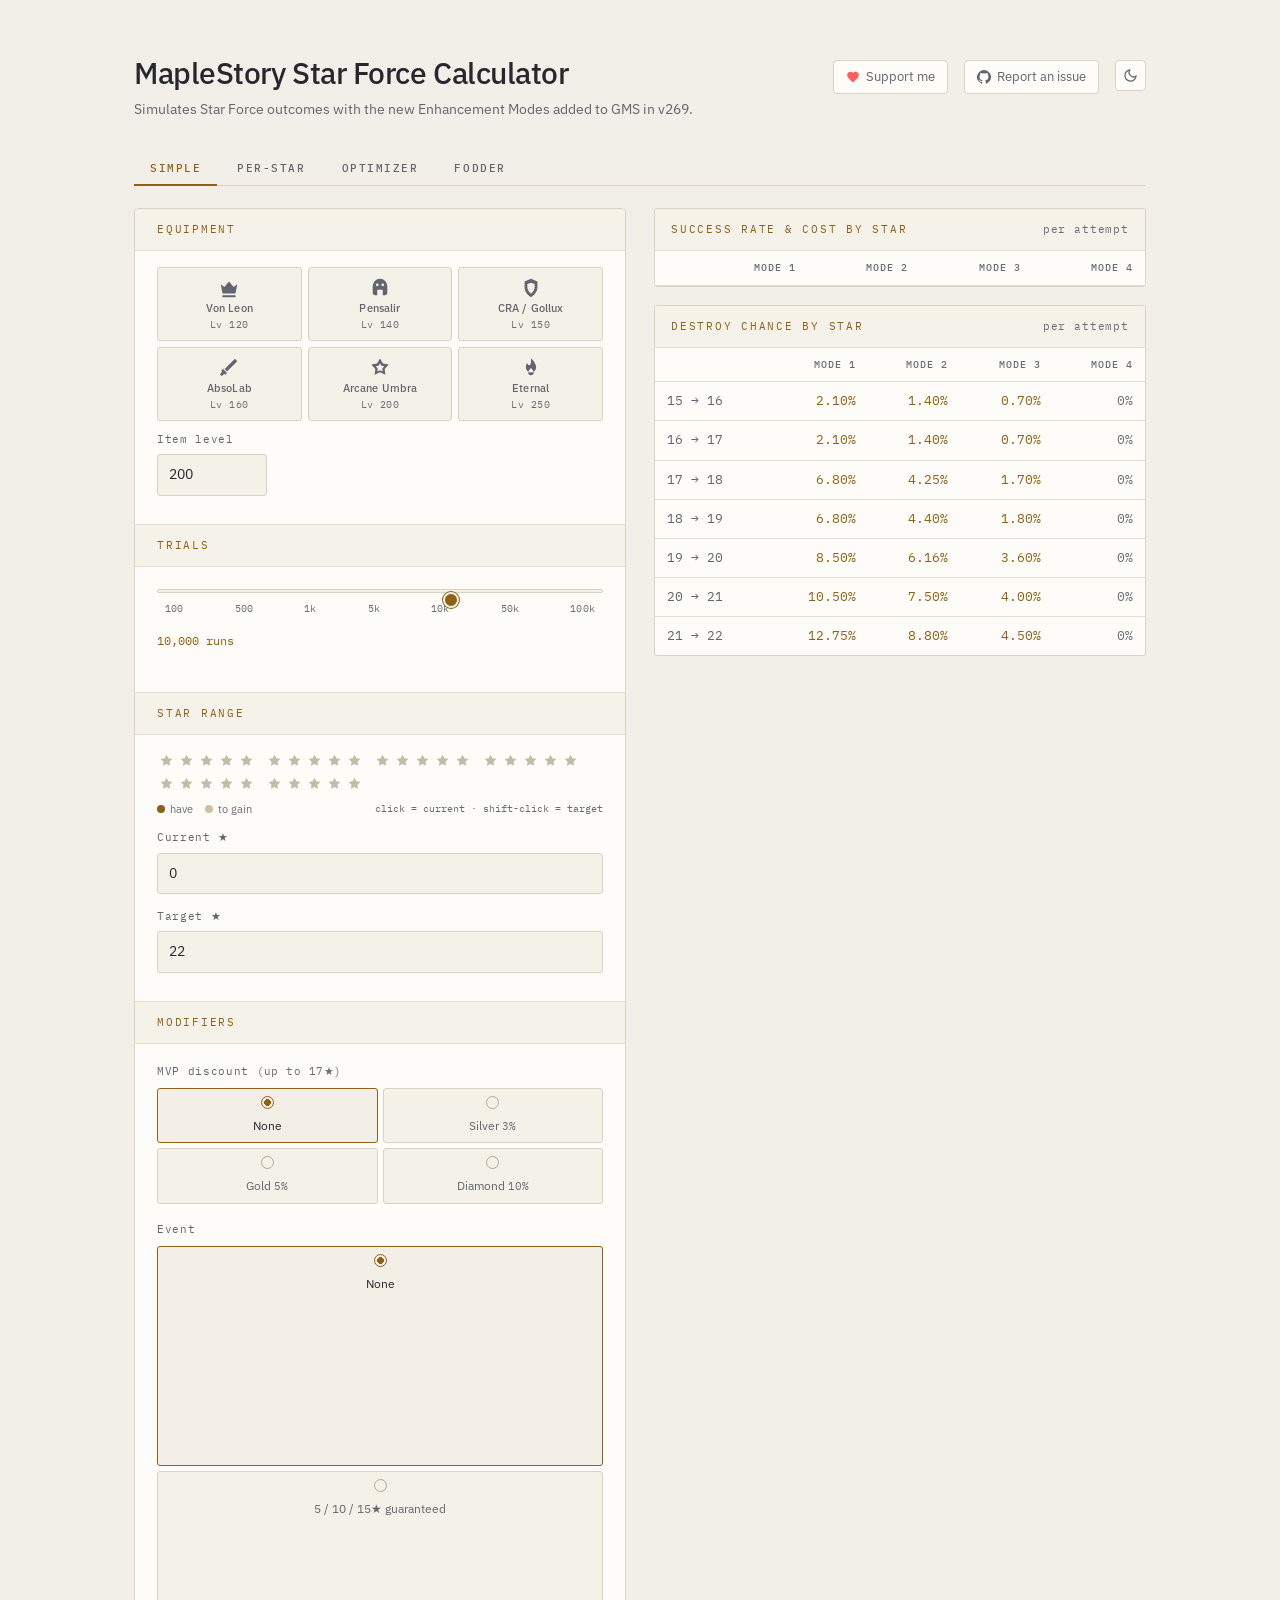
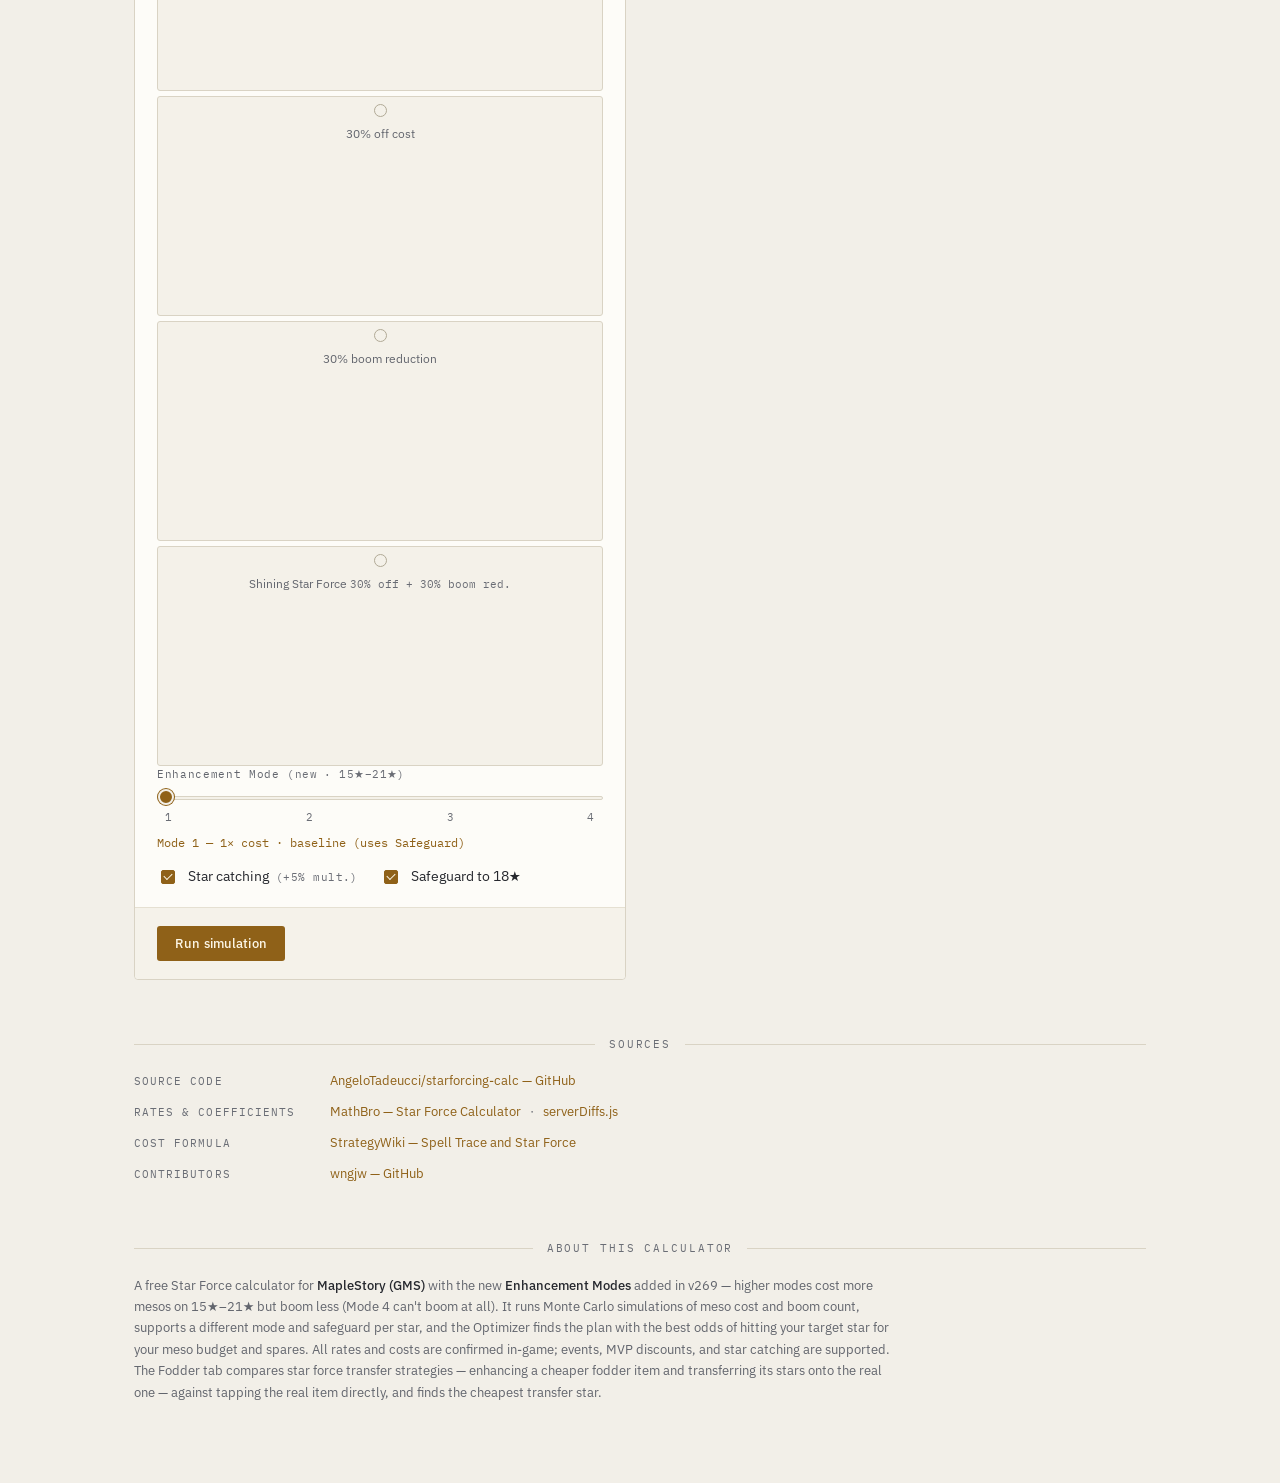
==== index.html @ 1f128b3b "Add equipment presets, visual star range, and a budget planner The Optimizer answered one question —" ====
<!doctype html>
<html lang="en">
	<head>
		<meta charset="utf-8" />
		<meta name="viewport" content="width=device-width, initial-scale=1" />
		<title>MapleStory Star Force Calculator — v269 GMS Enhancement Modes</title>
		<meta
			name="description"
			content="Free MapleStory Star Force calculator for GMS v269 with the new Enhancement Modes 1–4. Simulate meso cost and boom chance per star, optimize the cheapest path to 22★, and compare fodder / star force transfer strategies."
		/>
		<link rel="canonical" href="https://starforce.tadeucci.dev/" />
		<meta property="og:title" content="MapleStory Star Force Calculator — v269 GMS Enhancement Modes" />
		<meta
			property="og:description"
			content="Simulate Star Force meso cost and boom chance with the new Enhancement Modes 1–4 added in GMS v269, and optimize the cheapest plan to your target star."
		/>
		<meta property="og:url" content="https://starforce.tadeucci.dev/" />
		<meta property="og:type" content="website" />
		<meta property="og:site_name" content="Star Force Calculator" />
		<meta name="twitter:card" content="summary" />
		<meta name="theme-color" content="#0d0e11" />
		<script type="application/ld+json">
			{
				"@context": "https://schema.org",
				"@type": "WebApplication",
				"name": "MapleStory Star Force Calculator (v269 GMS)",
				"url": "https://starforce.tadeucci.dev/",
				"description": "Star Force enhancement simulator for MapleStory GMS v269 with the new Enhancement Modes 1–4. Estimates meso cost, boom chance, and the optimal per-star mode and safeguard plan.",
				"applicationCategory": "UtilityApplication",
				"operatingSystem": "Any",
				"browserRequirements": "Requires JavaScript",
				"offers": {
					"@type": "Offer",
					"price": "0",
					"priceCurrency": "USD"
				},
				"author": {
					"@type": "Person",
					"name": "Ângelo Tadeucci",
					"url": "https://github.com/AngeloTadeucci"
				}
			}
		</script>
		<script>
			// Stamp the theme on <html> before the stylesheet loads so the
			// first paint is already in the right theme (no flash). Stored
			// preference wins; otherwise follow the OS, defaulting to dark.
			(function () {
				var theme = 'dark';
				try {
					var stored = localStorage.getItem('sf-theme');
					if (stored === 'light' || stored === 'dark') {
						theme = stored;
					} else if (window.matchMedia('(prefers-color-scheme: light)').matches) {
						theme = 'light';
					}
				} catch (e) {}
				document.documentElement.dataset.theme = theme;
			})();
		</script>
		<link rel="preconnect" href="https://fonts.googleapis.com" />
		<link rel="preconnect" href="https://fonts.gstatic.com" crossorigin />
		<link
			rel="stylesheet"
			href="https://fonts.googleapis.com/css2?family=IBM+Plex+Mono:wght@400;500&family=IBM+Plex+Sans:wght@400;500;600&display=swap"
		/>
		<link rel="stylesheet" href="styles.css" />
	</head>
	<body>
		<main class="container">
			<header class="masthead">
				<div class="masthead-row">
					<h1>MapleStory Star Force Calculator</h1>
					<a class="issue-link kofi-link" href="https://ko-fi.com/gelo" target="_blank" rel="noopener noreferrer">
						<svg viewBox="0 0 24 24" width="14" height="14" aria-hidden="true" fill="currentColor">
							<path
								d="M12 21.35l-1.45-1.32C5.4 15.36 2 12.28 2 8.5 2 5.42 4.42 3 7.5 3c1.74 0 3.41.81 4.5 2.09C13.09 3.81 14.76 3 16.5 3 19.58 3 22 5.42 22 8.5c0 3.78-3.4 6.86-8.55 11.54L12 21.35z"
							/>
						</svg>
						Support me
					</a>
					<a
						class="issue-link"
						href="https://github.com/AngeloTadeucci/starforcing-calc/issues/new"
						target="_blank"
						rel="noopener noreferrer"
					>
						<svg viewBox="0 0 16 16" width="14" height="14" aria-hidden="true" fill="currentColor">
							<path
								d="M8 0a8 8 0 0 0-2.53 15.59c.4.07.55-.17.55-.38l-.01-1.49c-2.01.37-2.53-.49-2.69-.94-.09-.23-.48-.94-.82-1.13-.28-.15-.68-.52-.01-.53.63-.01 1.08.58 1.23.82.72 1.21 1.87.87 2.33.66.07-.52.28-.87.51-1.07-1.78-.2-3.64-.89-3.64-3.95 0-.87.31-1.59.82-2.15-.08-.2-.36-1.02.08-2.12 0 0 .67-.21 2.2.82a7.4 7.4 0 0 1 4 0c1.53-1.04 2.2-.82 2.2-.82.44 1.1.16 1.92.08 2.12.51.56.82 1.27.82 2.15 0 3.07-1.87 3.75-3.65 3.95.29.25.54.73.54 1.48l-.01 2.2c0 .21.15.46.55.38A8 8 0 0 0 8 0Z"
							/>
						</svg>
						Report an issue
					</a>
					<button type="button" id="themeToggle" class="theme-toggle" aria-label="Switch to light theme">
						<svg
							class="icon-sun"
							viewBox="0 0 24 24"
							width="15"
							height="15"
							aria-hidden="true"
							fill="none"
							stroke="currentColor"
							stroke-width="2"
							stroke-linecap="round"
							stroke-linejoin="round"
						>
							<circle cx="12" cy="12" r="4" />
							<path
								d="M12 2v2m0 16v2M4.93 4.93l1.41 1.41m11.32 11.32 1.41 1.41M2 12h2m16 0h2M4.93 19.07l1.41-1.41M17.66 6.34l1.41-1.41"
							/>
						</svg>
						<svg
							class="icon-moon"
							viewBox="0 0 24 24"
							width="15"
							height="15"
							aria-hidden="true"
							fill="none"
							stroke="currentColor"
							stroke-width="2"
							stroke-linecap="round"
							stroke-linejoin="round"
						>
							<path d="M21 12.79A9 9 0 1 1 11.21 3 7 7 0 0 0 21 12.79z" />
						</svg>
					</button>
				</div>
				<p class="subtitle">Simulates Star Force outcomes with the new Enhancement Modes added to GMS in v269.</p>
			</header>

			<div class="tabs" role="tablist" aria-label="Calculator mode">
				<button type="button" id="tab-quick" class="tab is-active" role="tab" aria-selected="true">Simple</button>
				<button type="button" id="tab-perstar" class="tab" role="tab" aria-selected="false">Per-star</button>
				<button type="button" id="tab-optimize" class="tab" role="tab" aria-selected="false">Optimizer</button>
				<button type="button" id="tab-fodder" class="tab" role="tab" aria-selected="false">Fodder</button>
			</div>

			<div class="layout">
				<form id="sf-form" class="form" novalidate>
					<fieldset>
						<div class="legend">Equipment</div>
						<!-- The numeric level still drives every cost formula; these buttons just
						     write to it, so a player can pick "AbsoLab" instead of looking up 160. -->
						<div class="eq-presets" id="eqPresets" role="radiogroup" aria-label="Equipment set"></div>
						<div class="eq-custom-row">
							<label class="eq-custom">
								<span class="field-label">Item level</span>
								<input type="number" id="itemLevelCustom" min="1" max="300" value="200" />
							</label>
							<span class="eq-sets" id="eqSets" aria-live="polite"></span>
						</div>
						<input type="hidden" id="itemLevel" value="200" />
					</fieldset>

					<fieldset>
						<div class="legend">Trials</div>
						<div class="slider-field trials-field">
							<input
								type="range"
								id="trialsSlider"
								class="slider"
								min="0"
								max="6"
								step="1"
								value="4"
								aria-label="Trials"
								list="trialTicks"
							/>
							<datalist id="trialTicks">
								<option value="0"></option><option value="1"></option><option value="2"></option>
								<option value="3"></option><option value="4"></option><option value="5"></option>
								<option value="6"></option>
							</datalist>
							<div class="slider-ticks trials-ticks" aria-hidden="true">
								<span>100</span><span>500</span><span>1k</span><span>5k</span><span>10k</span
								><span>50k</span><span>100k</span>
							</div>
							<div class="trials-readout">
								<span class="trials-count" id="trialsCount">10,000 runs</span>
								<span class="trials-moe" id="trialsMoe"></span>
							</div>
							<p class="trials-note" id="trialsNote"></p>
						</div>
						<input type="hidden" id="trials" value="10000" />
					</fieldset>

					<fieldset>
						<div class="legend">Star range</div>
						<!-- Stars are drawn in the game's own 5-per-row grouping. Click sets the
						     current star, shift-click (or click past it) sets the target; the
						     number inputs stay for keyboard entry and remain the source of truth. -->
						<div class="star-picker">
							<div class="star-strip" id="starStrip" role="group" aria-label="Star range"></div>
							<div class="star-legend">
								<span><i class="star-key star-key--have"></i> have</span>
								<span><i class="star-key star-key--gain"></i> to gain</span>
								<span class="star-hint">click = current · shift-click = target</span>
							</div>
						</div>
						<div class="row star-inputs">
							<label>
								<span class="field-label">Current ★</span>
								<input type="number" id="currentStar" min="0" max="29" value="0" />
							</label>
							<label>
								<span class="field-label">Target ★</span>
								<input type="number" id="targetStar" min="1" max="30" value="22" />
							</label>
						</div>
					</fieldset>

					<fieldset>
						<div class="legend">Modifiers</div>
						<!-- Radio groups rather than selects: four MVP tiers and five events fit
						     on screen at once, so the trade-offs are comparable without opening
						     anything. The hidden inputs keep #mvp / #event readable as .value. -->
						<div class="opt-group">
							<span class="field-label">MVP discount <em class="hint">(up to 17★)</em></span>
							<div class="radio-row" id="mvpRadios" role="radiogroup" aria-label="MVP discount">
								<label class="radio-chip"
									><input type="radio" name="mvpChoice" value="none" checked /><span>None</span></label
								>
								<label class="radio-chip"
									><input type="radio" name="mvpChoice" value="silver" /><span>Silver <em>3%</em></span></label
								>
								<label class="radio-chip"
									><input type="radio" name="mvpChoice" value="gold" /><span>Gold <em>5%</em></span></label
								>
								<label class="radio-chip"
									><input type="radio" name="mvpChoice" value="diamond" /><span>Diamond <em>10%</em></span></label
								>
							</div>
						</div>

						<div class="opt-group">
							<span class="field-label">Event</span>
							<div class="radio-col" id="eventRadios" role="radiogroup" aria-label="Event">
								<label class="radio-chip"
									><input type="radio" name="eventChoice" value="none" checked /><span>None</span></label
								>
								<label class="radio-chip"
									><input type="radio" name="eventChoice" value="fivetenfifteen" /><span
										>5 / 10 / 15★ guaranteed</span
									></label
								>
								<label class="radio-chip"
									><input type="radio" name="eventChoice" value="thirtyOff" /><span>30% off cost</span></label
								>
								<label class="radio-chip"
									><input type="radio" name="eventChoice" value="boomReduction" /><span
										>30% boom reduction</span
									></label
								>
								<label class="radio-chip"
									><input type="radio" name="eventChoice" value="shiningStarForce" /><span
										>Shining Star Force <em>30% off + 30% boom red.</em></span
									></label
								>
							</div>
						</div>

						<input type="hidden" id="mvp" value="none" />
						<input type="hidden" id="event" value="none" />

						<div class="row" id="enhanceModeRow">
							<div class="slider-field">
								<span class="field-label">Enhancement Mode <em class="hint">(new · 15★–21★)</em></span>
								<input
									type="range"
									id="enhanceMode"
									class="slider"
									min="1"
									max="4"
									step="1"
									value="1"
									aria-label="Enhancement Mode"
								/>
								<div class="slider-ticks" aria-hidden="true">
									<span>1</span><span>2</span><span>3</span><span>4</span>
								</div>
								<span class="slider-value" id="enhanceModeLabel">Mode 1 — 1× cost · baseline (uses Safeguard)</span>
							</div>
						</div>

						<div class="row checks">
							<label class="check">
								<input type="checkbox" id="starCatching" checked />
								<span>Star catching <em class="hint">(+5% mult.)</em></span>
							</label>
							<label class="check" id="safeguardField">
								<input type="checkbox" id="safeguard" checked />
								<span>Safeguard to 18★</span>
							</label>
						</div>
					</fieldset>

					<div class="actions" id="formActions">
						<button type="submit" id="calc">Run simulation</button>
						<span id="error" class="error" role="alert" aria-live="polite"></span>
					</div>
				</form>

				<section class="reference" id="referencePanels">
					<article class="panel">
						<header class="panel-head">
							<span class="panel-title">Success rate &amp; cost by star</span>
							<span class="panel-unit" id="rate-cost-unit">per attempt</span>
						</header>
						<div class="panel-body">
							<table class="mode-table">
								<thead>
									<tr>
										<th></th>
										<th data-mode-col="1">Mode 1</th>
										<th data-mode-col="2">Mode 2</th>
										<th data-mode-col="3">Mode 3</th>
										<th data-mode-col="4">Mode 4</th>
									</tr>
								</thead>
								<tbody id="rate-cost-table-body"></tbody>
							</table>
						</div>
					</article>

					<article class="panel">
						<header class="panel-head">
							<span class="panel-title">Destroy chance by star</span>
							<span class="panel-unit">per attempt</span>
						</header>
						<div class="panel-body">
							<table class="mode-table">
								<thead>
									<tr>
										<th></th>
										<th data-mode-col="1">Mode 1</th>
										<th data-mode-col="2">Mode 2</th>
										<th data-mode-col="3">Mode 3</th>
										<th data-mode-col="4">Mode 4</th>
									</tr>
								</thead>
								<tbody id="boom-table-body">
									<tr>
										<td>15 → 16</td>
										<td class="num boom-cell" data-mode-col="1" data-base="2.10">2.10%</td>
										<td class="num boom-cell" data-mode-col="2" data-base="1.40">1.40%</td>
										<td class="num boom-cell" data-mode-col="3" data-base="0.70">0.70%</td>
										<td class="num zero" data-mode-col="4">0%</td>
									</tr>
									<tr>
										<td>16 → 17</td>
										<td class="num boom-cell" data-mode-col="1" data-base="2.10">2.10%</td>
										<td class="num boom-cell" data-mode-col="2" data-base="1.40">1.40%</td>
										<td class="num boom-cell" data-mode-col="3" data-base="0.70">0.70%</td>
										<td class="num zero" data-mode-col="4">0%</td>
									</tr>
									<tr>
										<td>17 → 18</td>
										<td class="num boom-cell" data-mode-col="1" data-base="6.80">6.80%</td>
										<td class="num boom-cell" data-mode-col="2" data-base="4.25">4.25%</td>
										<td class="num boom-cell" data-mode-col="3" data-base="1.70">1.70%</td>
										<td class="num zero" data-mode-col="4">0%</td>
									</tr>
									<tr>
										<td>18 → 19</td>
										<td class="num boom-cell" data-mode-col="1" data-base="6.80">6.80%</td>
										<td class="num boom-cell" data-mode-col="2" data-base="4.40">4.40%</td>
										<td class="num boom-cell" data-mode-col="3" data-base="1.80">1.80%</td>
										<td class="num zero" data-mode-col="4">0%</td>
									</tr>
									<tr>
										<td>19 → 20</td>
										<td class="num boom-cell" data-mode-col="1" data-base="8.50">8.50%</td>
										<td class="num boom-cell" data-mode-col="2" data-base="6.16">6.16%</td>
										<td class="num boom-cell" data-mode-col="3" data-base="3.60">3.60%</td>
										<td class="num zero" data-mode-col="4">0%</td>
									</tr>
									<tr>
										<td>20 → 21</td>
										<td class="num boom-cell" data-mode-col="1" data-base="10.50">10.50%</td>
										<td class="num boom-cell" data-mode-col="2" data-base="7.50">7.50%</td>
										<td class="num boom-cell" data-mode-col="3" data-base="4.00">4.00%</td>
										<td class="num zero" data-mode-col="4">0%</td>
									</tr>
									<tr>
										<td>21 → 22</td>
										<td class="num boom-cell" data-mode-col="1" data-base="12.75">12.75%</td>
										<td class="num boom-cell" data-mode-col="2" data-base="8.80">8.80%</td>
										<td class="num boom-cell" data-mode-col="3" data-base="4.50">4.50%</td>
										<td class="num zero" data-mode-col="4">0%</td>
									</tr>
								</tbody>
							</table>
						</div>
					</article>
				</section>

				<section class="reference per-star-panel hidden" id="perStarPanel">
					<article class="panel">
						<header class="panel-head">
							<span class="panel-title">Per-star strategy</span>
							<span class="panel-unit">mode &amp; safeguard by star</span>
						</header>
						<div class="panel-body">
							<table class="mode-table plan-table">
								<thead>
									<tr>
										<th>★</th>
										<th>Mode</th>
										<th>Safeguard</th>
										<th>Boom</th>
										<th>Cost</th>
									</tr>
								</thead>
								<tbody id="plan-table-body"></tbody>
							</table>
							<p class="plan-note">Each step picks its own mode. Safeguard (15–17★) only stacks on Mode 1. Steps
								below your current ★ stay editable and are tagged <em>re-climb</em>: a boom drops the item under
								them (22★ falls to 17★), so their mode is what you climb back up on.</p>
						</div>
					</article>
				</section>

				<section class="reference optimize-panel hidden" id="optimizePanel">
					<article class="panel">
						<header class="panel-head">
							<span class="panel-title">Optimize plan</span>
							<span class="panel-unit">auto-fill the matrix</span>
						</header>
						<div class="panel-body opt-body">
							<p class="opt-intro">
								Finds the mode &amp; safeguard plan with the best chance of reaching your target — searching every
								combination for stars 15–21 below your target, including the ones you only revisit after a boom, then
								filling the Per-star matrix. Uses the modifiers (item level, event, MVP, star catching) from the form
								on the left.
							</p>
							<div class="opt-actions">
								<button type="button" id="optimizeBtn">Optimize</button>
								<span id="optError" class="error" role="alert" aria-live="polite"></span>
							</div>

							<!-- Sliders stay hidden until a run exists: their useful range depends on the
							     cost distribution, which we only know once the plans have been sampled. -->
							<div class="opt-planner hidden" id="optPlanner">
								<div class="opt-controls">
									<div class="slider-field opt-slider">
										<div class="opt-slider-head">
											<span class="field-label">Meso budget</span>
											<span class="opt-slider-val" id="optBudgetVal">50 B</span>
										</div>
										<input
											type="range"
											id="optBudgetSlider"
											class="slider"
											min="0"
											max="100"
											step="1"
											value="50"
											aria-label="Meso budget"
										/>
										<div class="slider-ticks" id="optBudgetTicks" aria-hidden="true"></div>
									</div>
									<div class="slider-field opt-slider">
										<div class="opt-slider-head">
											<span class="field-label">Spare items <em class="hint">(booms you can take)</em></span>
											<span class="opt-slider-val" id="optSparesVal">0</span>
										</div>
										<input
											type="range"
											id="optSparesSlider"
											class="slider"
											min="0"
											max="8"
											step="1"
											value="0"
											aria-label="Spare items"
										/>
										<div class="slider-ticks" id="optSparesTicks" aria-hidden="true">
											<span>0</span><span>1</span><span>2</span><span>3</span><span>4</span><span>5</span
											><span>6</span><span>7</span><span>8</span>
										</div>
									</div>
								</div>

								<div class="opt-odds" id="optOdds"></div>

								<figure class="opt-figure">
									<figcaption class="opt-figcap">
										<span class="opt-figtitle">Finish odds by budget</span>
										<span class="opt-figsub" id="optCurveSub">best plan at each budget</span>
									</figcaption>
									<div class="chart-wrap opt-chart-wrap">
										<canvas id="optCurve" class="opt-curve" height="190"></canvas>
									</div>
								</figure>

								<div id="optKnee" class="opt-knee"></div>
								<div id="optLadder" class="opt-ladder"></div>
							</div>

							<div id="optResult" class="opt-result hidden" aria-live="polite"></div>
							<input type="hidden" id="optBudget" value="50" />
							<input type="hidden" id="optSpares" value="0" />
						</div>
					</article>
				</section>

				<section class="reference fodder-panel hidden" id="fodderPanel">
					<article class="panel">
						<header class="panel-head">
							<span class="panel-title">Fodder &amp; star transfer</span>
							<span class="panel-unit">vs raw tapping</span>
						</header>
						<div class="panel-body opt-body">
							<div class="opt-controls">
								<div class="fodder-top-row">
									<div class="fodder-level">
										<span class="field-label"
											>Fodder item level <span class="fodder-level-value" id="fodderLevelValue">190</span></span
										>
									</div>
									<label class="check">
										<input type="checkbox" id="fodderPricesToggle" />
										<span>Set item prices <em class="hint">(interactive)</em></span>
									</label>
								</div>
								<div class="fodder-prices hidden" id="fodderPrices">
									<label>
										<span class="field-label"
											>Fodder copy price <em class="hint">(millions each · 0 to ignore)</em></span
										>
										<input type="number" id="fodderPrice" min="0" step="1" value="0" />
									</label>
									<label>
										<span class="field-label"
											>Target spare price <em class="hint">(millions each · 0 if priceless)</em></span
										>
										<input type="number" id="sparePrice" min="0" step="1" value="0" />
									</label>
								</div>
							</div>
							<div id="fodderResult" class="opt-result" aria-live="polite"></div>
						</div>
					</article>
				</section>
			</div>

			<section id="results" class="results hidden" aria-live="polite">
				<div class="section-head">
					<span class="rule"></span>
					<span class="section-title">Results</span>
					<span class="rule"></span>
				</div>

				<div class="metrics">
					<div class="card">
						<div class="card-label">Average cost</div>
						<div class="card-value" id="m-avg">—</div>
					</div>
					<div class="card">
						<div class="card-label">Median cost</div>
						<div class="card-value" id="m-median">—</div>
					</div>
					<div class="card">
						<div class="card-label">Avg booms</div>
						<div class="card-value" id="m-booms">—</div>
					</div>
					<div class="card">
						<div class="card-label">Median attempts</div>
						<div class="card-value" id="m-attempts">—</div>
					</div>
				</div>

				<article class="panel">
					<header class="panel-head">
						<span class="panel-title">Cost</span>
						<span class="panel-unit">mesos</span>
					</header>
					<div class="panel-body">
						<dl class="stat-list" id="cost-pct"></dl>
						<div class="chart">
							<canvas id="histogram" width="800" height="200"></canvas>
						</div>
					</div>
				</article>

				<article class="panel">
					<header class="panel-head">
						<span class="panel-title">Booms</span>
						<span class="panel-unit">items destroyed</span>
					</header>
					<div class="panel-body">
						<dl class="stat-list" id="booms-pct"></dl>
						<div class="chart">
							<canvas id="histogram-booms" width="800" height="200"></canvas>
						</div>
					</div>
				</article>
			</section>

			<footer class="colophon">
				<div class="section-head">
					<span class="rule"></span>
					<span class="section-title">Sources</span>
					<span class="rule"></span>
				</div>
				<dl class="sources">
					<div class="source">
						<dt>Source code</dt>
						<dd>
							<a href="https://github.com/AngeloTadeucci/starforcing-calc" target="_blank" rel="noopener noreferrer"
								>AngeloTadeucci/starforcing-calc — GitHub</a
							>
						</dd>
					</div>
					<div class="source">
						<dt>Rates &amp; coefficients</dt>
						<dd>
							<a href="https://brendonmay.github.io/starforceCalculator/" target="_blank" rel="noopener noreferrer"
								>MathBro — Star Force Calculator</a
							>
							<span class="src-sep">·</span>
							<a
								href="https://github.com/brendonmay/brendonmay.github.io/blob/master/starforceCalculator/serverDiffs.js"
								target="_blank"
								rel="noopener noreferrer"
								>serverDiffs.js</a
							>
						</dd>
					</div>
					<div class="source">
						<dt>Cost formula</dt>
						<dd>
							<a
								href="https://strategywiki.org/wiki/MapleStory/Spell_Trace_and_Star_Force#Meso_Cost"
								target="_blank"
								rel="noopener noreferrer"
								>StrategyWiki — Spell Trace and Star Force</a
							>
						</dd>
					</div>
					<div class="source">
						<dt>Contributors</dt>
						<dd>
							<a href="https://github.com/wngjw" target="_blank" rel="noopener noreferrer">wngjw — GitHub</a>
						</dd>
					</div>
				</dl>
			</footer>

			<section class="about">
				<div class="section-head">
					<span class="rule"></span>
					<h2 class="section-title">About this calculator</h2>
					<span class="rule"></span>
				</div>
				<div class="about-body">
					<p>
						A free Star Force calculator for
						<strong>MapleStory (GMS)</strong> with the new <strong>Enhancement Modes</strong> added in v269 — higher
						modes cost more mesos on 15★–21★ but boom less (Mode 4 can't boom at all). It runs Monte Carlo simulations
						of meso cost and boom count, supports a different mode and safeguard per star, and the Optimizer finds the
						plan with the best odds of hitting your target star for your meso budget and spares. All rates and costs are
						confirmed in-game; events, MVP discounts, and star catching are supported. The Fodder tab compares star
						force transfer strategies — enhancing a cheaper fodder item and transferring its stars onto the real one —
						against tapping the real item directly, and finds the cheapest transfer star.
					</p>
				</div>
			</section>
		</main>

		<script src="rates.js"></script>
		<script src="equipment.js"></script>
		<script src="simulator.js"></script>
		<script src="optimizer.js"></script>
		<script src="fodder.js"></script>
		<script src="app.js"></script>
	</body>
</html>
---- styles.css ----
:root {
  color-scheme: dark;
  --bg: #0d0e11;
  --panel: #15171c;
  --panel-2: #1a1d23;
  --panel-head: #13151a;
  --text: #e6e4dd;
  --muted: #8a8d96;
  /* Keep ≥ 4.5:1 on --panel-2 (the lightest surface it appears on). */
  --muted-2: #84878f;
  --accent: #d4a259;
  --accent-2: #ecc488;
  /* Text/marks drawn on top of an --accent fill (buttons, checked boxes). */
  --on-accent: #1c1304;
  --error: #c97a7a;
  --border: #24272e;
  --border-soft: #1d2026;
  --border-hover: #2f333c;
  --border-hover-strong: #3a3e48;
  --input-focus-bg: #1c1f25;
  --focus-ring: rgba(212, 162, 89, 0.35);
  --active-col-bg: rgba(212, 162, 89, 0.08);

  --sans: "IBM Plex Sans", ui-sans-serif, system-ui, sans-serif;
  --mono: "IBM Plex Mono", ui-monospace, "SF Mono", Menlo, monospace;
}

/* Light theme (issue #3). The bootstrap script in <head> stamps data-theme on
   <html> before first paint (stored preference, else OS preference), so there
   is no flash of the wrong theme. Same warm-amber-on-paper palette, inverted:
   the accent goes darker (not brighter) on hover so it keeps contrast. */
:root[data-theme="light"] {
  color-scheme: light;
  --bg: #f2efe8;
  --panel: #fdfcf8;
  --panel-2: #f4f1e9;
  --panel-head: #f5f2ea;
  --text: #26282e;
  --muted: #62656d;
  --muted-2: #6a6d75;
  --accent: #8f6118;
  --accent-2: #7d541a;
  --on-accent: #fdf7e7;
  --error: #a94747;
  --border: #d9d3c4;
  --border-soft: #e5e0d2;
  --border-hover: #c2bba8;
  --border-hover-strong: #b1aa96;
  --input-focus-bg: #fbf9f2;
  --focus-ring: rgba(143, 97, 24, 0.3);
  --active-col-bg: rgba(143, 97, 24, 0.08);
}

* {
  box-sizing: border-box;
}

html,
body {
  margin: 0;
  padding: 0;
  background: var(--bg);
  color: var(--text);
  font: 14px/1.55 var(--sans);
  -webkit-font-smoothing: antialiased;
  -moz-osx-font-smoothing: grayscale;
}

.container {
  max-width: 1060px;
  margin: 0 auto;
  padding: 56px 24px 80px;
}

/* Inputs on the left, reference tables on the right. */
.layout {
  display: grid;
  grid-template-columns: minmax(0, 1fr) minmax(0, 1fr);
  gap: 28px;
  align-items: start;
}

/* Keep the sources list at a comfortable reading width; the header rule spans full width. */

/* ── Masthead ──────────────────────────────────────────── */
.masthead {
  margin-bottom: 32px;
}

.masthead-row {
  display: flex;
  align-items: flex-start;
  gap: 16px;
}

/* Three items no longer fit beside the title on narrow screens; let the
   button group wrap to its own right-aligned row under the title. */
@media (max-width: 640px) {
  .masthead-row {
    flex-wrap: wrap;
  }

  .masthead-row h1 {
    flex-basis: 100%;
  }
}

/* Keep the title and subtitle at a comfortable reading width. */
.masthead h1,
.subtitle {
  max-width: 760px;
}

.issue-link {
  flex-shrink: 0;
  display: inline-flex;
  align-items: center;
  gap: 6px;
  margin-left: auto; /* push to the far right edge of the masthead */
  margin-top: 4px;
  padding: 6px 12px;
  font-size: 13px;
  color: var(--muted);
  text-decoration: none;
  background: var(--panel);
  border: 1px solid var(--border);
  border-radius: 4px;
  transition:
    color 0.15s,
    border-color 0.15s;
}

.issue-link:hover {
  color: var(--accent-2);
  border-color: var(--accent);
}

/* Ko-fi link sits first in the header's right-aligned group, so it carries
   the auto margin and the issue link's must be cleared. */
.kofi-link svg {
  color: #ff5e5b;
}

.kofi-link + .issue-link {
  margin-left: 0;
}

/* Square icon button next to the issue link; overrides the global filled
   button style. Shows a sun in dark mode and a moon in light mode — the icon
   is the theme a click switches to. */
.theme-toggle {
  flex-shrink: 0;
  display: inline-flex;
  align-items: center;
  justify-content: center;
  width: 31px;
  height: 31px;
  margin-top: 4px;
  padding: 0;
  color: var(--muted);
  background: var(--panel);
  border: 1px solid var(--border);
  border-radius: 4px;
  cursor: pointer;
  transition:
    color 0.15s,
    border-color 0.15s;
}

.theme-toggle:hover {
  background: var(--panel);
  color: var(--accent-2);
  border-color: var(--accent);
}

.theme-toggle:active {
  transform: none;
}

.theme-toggle .icon-moon {
  display: none;
}

:root[data-theme="light"] .theme-toggle .icon-sun {
  display: none;
}

:root[data-theme="light"] .theme-toggle .icon-moon {
  display: block;
}

h1 {
  font-size: 30px;
  font-weight: 500;
  letter-spacing: -0.015em;
  margin: 0 0 8px;
  line-height: 1.15;
}

.subtitle {
  color: var(--muted);
  margin: 0;
  font-size: 14px;
}

/* ── Form ──────────────────────────────────────────────── */
.form {
  background: var(--panel);
  border: 1px solid var(--border);
  border-radius: 4px;
}

fieldset {
  border: 0;
  padding: 14px 22px;
  margin: 0;
  /* <fieldset> defaults to min-inline-size: min-content, which stops it from
     shrinking below its content and overflows narrow (mobile) viewports. */
  min-width: 0;
}

fieldset:first-of-type {
  padding-top: 22px;
}

fieldset:last-of-type {
  padding-bottom: 20px;
}

/* Render each legend as an enclosed header bar matching the right-column panel
   headers (e.g. "OPTIMIZE PLAN"): amber title, panel-head background, and a
   divider beneath. Negative margins pull the bar out to the fieldset edges
   (cancelled by equal padding) so it spans the whole panel width like a
   panel-head does. */
.legend {
  font-family: var(--mono);
  font-size: 11px;
  letter-spacing: 0.16em;
  text-transform: uppercase;
  color: var(--accent);
  margin: 0 -22px 16px;
  padding: 12px 22px;
  background: var(--panel-head);
  border-bottom: 1px solid var(--border-soft);
}

/* The first fieldset's top padding would leave a band of panel colour above the
   first header bar; pull the bar up so it sits flush with the form's top edge. */
fieldset:first-of-type .legend {
  margin-top: -22px;
  border-radius: 4px 4px 0 0;
}

/* Later section headers (Star range, Modifiers) get a divider on top too, so
   each section reads as its own enclosed block. */
fieldset:not(:first-of-type) .legend {
  border-top: 1px solid var(--border-soft);
}

.row {
  display: flex;
  gap: 14px;
  flex-wrap: wrap;
}

.row + .row {
  margin-top: 14px;
}

label {
  display: flex;
  flex-direction: column;
  gap: 6px;
  flex: 1 1 220px;
  /* Without this, a long <select> option (min-content auto) keeps the label
     from shrinking or wrapping, so it overflows on narrow screens. */
  min-width: 0;
}

.field-label {
  font-family: var(--mono);
  font-size: 11px;
  letter-spacing: 0.06em;
  color: var(--muted);
}

.field-label .hint,
.check .hint {
  font-style: normal;
  color: var(--muted-2);
  letter-spacing: 0.04em;
}

.check .hint:not(:empty) {
  margin-left: 4px;
  font-size: 11px;
}

/* ── Enhancement Mode slider ───────────────────────────── */
.slider-field {
  display: flex;
  flex-direction: column;
  gap: 9px;
  flex: 1;
}

.slider {
  appearance: none;
  -webkit-appearance: none;
  width: 100%;
  height: 4px;
  margin: 4px 0 0;
  border-radius: 2px;
  background: var(--panel-2);
  border: 1px solid var(--border);
  cursor: pointer;
}

.slider::-webkit-slider-thumb {
  appearance: none;
  -webkit-appearance: none;
  width: 16px;
  height: 16px;
  margin-top: -7px;
  border-radius: 50%;
  background: var(--accent);
  border: 2px solid var(--bg);
  box-shadow: 0 0 0 1px var(--accent);
  cursor: pointer;
  transition: background 0.12s ease;
}

.slider::-webkit-slider-thumb:hover {
  background: var(--accent-2);
}

.slider::-webkit-slider-runnable-track {
  height: 4px;
  border-radius: 2px;
}

.slider::-moz-range-thumb {
  width: 16px;
  height: 16px;
  border-radius: 50%;
  background: var(--accent);
  border: 2px solid var(--bg);
  box-shadow: 0 0 0 1px var(--accent);
  cursor: pointer;
}

.slider::-moz-range-thumb:hover {
  background: var(--accent-2);
}

.slider::-moz-range-track {
  height: 4px;
  border-radius: 2px;
  background: var(--panel-2);
}

.slider:focus-visible {
  outline: none;
}
.slider:focus-visible::-webkit-slider-thumb {
  box-shadow: 0 0 0 3px var(--focus-ring);
}
.slider:focus-visible::-moz-range-thumb {
  box-shadow: 0 0 0 3px var(--focus-ring);
}

.slider-ticks {
  display: flex;
  justify-content: space-between;
  padding: 0 8px;
  font-family: var(--mono);
  font-size: 10.5px;
  letter-spacing: 0.06em;
  color: var(--muted-2);
}

.slider-value {
  font-family: var(--mono);
  font-size: 12px;
  color: var(--accent);
}

input[type="number"],
select {
  background: var(--panel-2);
  color: var(--text);
  border: 1px solid var(--border);
  border-radius: 3px;
  padding: 9px 11px;
  font: inherit;
  font-feature-settings: "tnum" 1;
  transition:
    border-color 120ms ease,
    background 120ms ease;
}

input[type="number"]:hover,
select:hover {
  border-color: var(--border-hover);
}

input[type="number"]:focus,
select:focus {
  outline: none;
  border-color: var(--accent);
  background: var(--input-focus-bg);
}

select {
  appearance: none;
  -webkit-appearance: none;
  background-image:
    linear-gradient(45deg, transparent 50%, var(--muted) 50%),
    linear-gradient(135deg, var(--muted) 50%, transparent 50%);
  background-position:
    calc(100% - 16px) 50%,
    calc(100% - 11px) 50%;
  background-size:
    5px 5px,
    5px 5px;
  background-repeat: no-repeat;
  padding-right: 30px;
}

/* Checkboxes */
.checks {
  gap: 22px;
}

.check {
  flex: 0 1 auto;
  flex-direction: row;
  align-items: center;
  gap: 10px;
  cursor: pointer;
  color: var(--text);
  font-size: 13.5px;
}

.check em {
  font-style: normal;
  color: var(--muted);
  font-family: var(--mono);
  font-size: 11.5px;
  margin-left: 2px;
}

.check input[type="checkbox"] {
  appearance: none;
  -webkit-appearance: none;
  width: 14px;
  height: 14px;
  border: 1px solid var(--border);
  background: var(--panel-2);
  border-radius: 2px;
  display: grid;
  place-items: center;
  cursor: pointer;
  transition:
    border-color 120ms ease,
    background 120ms ease;
}

.check input[type="checkbox"]:hover {
  border-color: var(--border-hover-strong);
}

.check.is-disabled {
  opacity: 0.4;
  cursor: not-allowed;
}

.check.is-disabled input[type="checkbox"] {
  cursor: not-allowed;
}

.check input[type="checkbox"]:checked {
  background: var(--accent);
  border-color: var(--accent);
}

.check input[type="checkbox"]:checked::after {
  content: "";
  width: 7px;
  height: 4px;
  border-left: 1.5px solid var(--on-accent);
  border-bottom: 1.5px solid var(--on-accent);
  transform: translateY(-1px) rotate(-45deg);
}

/* Actions */
.actions {
  display: flex;
  align-items: center;
  gap: 16px;
  padding: 18px 22px;
  border-top: 1px solid var(--border-soft);
  background: var(--panel-head);
  border-radius: 0 0 4px 4px;
}

button {
  background: var(--accent);
  color: var(--on-accent);
  border: 0;
  border-radius: 3px;
  padding: 9px 18px;
  font: 500 13px var(--sans);
  letter-spacing: 0.01em;
  cursor: pointer;
  transition: background 120ms ease;
}

button:hover {
  background: var(--accent-2);
}
button:active {
  transform: translateY(0.5px);
}
button:disabled,
button.is-running {
  cursor: progress;
  background: var(--panel-2);
  color: var(--muted);
  font-family: var(--mono);
  font-variant-numeric: tabular-nums;
}

.error {
  color: var(--error);
  font-size: 13px;
}

/* ── Results ───────────────────────────────────────────── */
.results {
  margin-top: 40px;
}

.results.hidden {
  display: none;
}

.section-head {
  display: flex;
  align-items: center;
  gap: 14px;
  margin-bottom: 18px;
}

.section-head .rule {
  flex: 1;
  height: 1px;
  background: var(--border);
}

.section-title {
  font-family: var(--mono);
  font-size: 10.5px;
  font-weight: 400;
  letter-spacing: 0.18em;
  text-transform: uppercase;
  color: var(--muted-2);
  margin: 0;
}

.metrics {
  display: grid;
  grid-template-columns: repeat(auto-fit, minmax(160px, 1fr));
  gap: 10px;
  margin-bottom: 20px;
}

.card {
  background: var(--panel);
  border: 1px solid var(--border);
  border-radius: 3px;
  padding: 14px 16px;
}

.card-label {
  font-family: var(--mono);
  font-size: 10.5px;
  letter-spacing: 0.1em;
  text-transform: uppercase;
  color: var(--muted);
}

.card-value {
  font-family: var(--mono);
  font-size: 20px;
  font-weight: 500;
  color: var(--text);
  margin-top: 6px;
  font-feature-settings: "tnum" 1;
  letter-spacing: -0.01em;
}

/* Stat panels */
.panel {
  background: var(--panel);
  border: 1px solid var(--border);
  border-radius: 3px;
  margin-bottom: 18px;
  overflow: hidden;
}

.panel-head {
  display: flex;
  align-items: baseline;
  justify-content: space-between;
  padding: 12px 16px;
  border-bottom: 1px solid var(--border-soft);
  background: var(--panel-head);
}

.panel-title {
  font-family: var(--mono);
  font-size: 11px;
  letter-spacing: 0.16em;
  text-transform: uppercase;
  color: var(--accent);
}

.panel-unit {
  font-family: var(--mono);
  font-size: 10.5px;
  letter-spacing: 0.08em;
  color: var(--muted-2);
}

.panel-body {
  display: grid;
  grid-template-columns: minmax(180px, 1fr) minmax(0, 2fr);
  gap: 0;
}

/* ── Enhancement Mode cost reference ───────────────────── */
.reference {
  margin-top: 0;
}

.reference .panel:last-child {
  margin-bottom: 0;
}

.reference .panel-body {
  display: block;
}

.mode-table {
  width: 100%;
  border-collapse: collapse;
  font-family: var(--mono);
  font-size: 13px;
}

.mode-table th,
.mode-table td {
  text-align: right;
  padding: 9px 12px;
  border-bottom: 1px solid var(--border-soft);
  white-space: nowrap;
}

.mode-table th:first-child,
.mode-table td:first-child {
  text-align: left;
}

.mode-table thead th {
  font-size: 10px;
  letter-spacing: 0.1em;
  text-transform: uppercase;
  color: var(--muted-2);
  font-weight: 500;
}

.mode-table tbody td {
  color: var(--text);
}

.mode-table tbody td:first-child {
  color: var(--muted);
}

.mode-table tbody tr:last-child td {
  border-bottom: 0;
}

.mode-table .num {
  color: var(--accent);
}

.mode-table .num.zero {
  color: var(--muted-2);
}

/* Boom cells with an active reduction show the old value (struck through)
   beside the new one. Inline on desktop; stacked on mobile (see media query). */
.boom-old {
  text-decoration: line-through;
  color: var(--muted-2);
}

.boom-new {
  margin-left: 5px;
}

[data-mode-col].active-mode-col {
  background: var(--active-col-bg);
}

th[data-mode-col].active-mode-col {
  color: var(--accent);
}

.mode-table .t-note {
  margin-left: 6px;
  font-size: 11px;
  color: var(--muted-2);
}

.table-foot {
  margin: 0;
  padding: 12px 16px 14px;
  border-top: 1px solid var(--border-soft);
  font-size: 12px;
  line-height: 1.55;
  color: var(--muted);
}

.table-sub {
  display: block;
  font-size: 10.5px;
  color: var(--muted);
  margin-top: 2px;
}

.stat-list {
  margin: 0;
  padding: 14px 0;
  border-right: 1px solid var(--border-soft);
}

.stat-line {
  display: flex;
  align-items: baseline;
  justify-content: space-between;
  padding: 5px 18px;
  gap: 12px;
}

.stat-line dt {
  font-family: var(--mono);
  font-size: 11px;
  letter-spacing: 0.08em;
  text-transform: uppercase;
  color: var(--muted);
  margin: 0;
}

.stat-line dd {
  font-family: var(--mono);
  font-size: 13.5px;
  font-feature-settings: "tnum" 1;
  color: var(--text);
  margin: 0;
  text-align: right;
}

.stat-line--accent dt {
  color: var(--accent);
}

.stat-line--accent dd {
  color: var(--accent-2);
  font-weight: 500;
}

.stat-line--divider {
  border-bottom: 1px solid var(--border-soft);
  padding-bottom: 11px;
  margin-bottom: 6px;
}

/* Chart */
.chart {
  position: relative;
  padding: 12px 16px 10px;
  display: flex;
  flex-direction: column;
  justify-content: center;
}

.hist-tooltip {
  position: absolute;
  top: 8px;
  left: 8px;
  background: var(--panel-2);
  color: var(--text);
  border: 1px solid var(--border);
  border-radius: 4px;
  padding: 4px 10px;
  font-family: var(--mono);
  font-size: 11px;
  pointer-events: none;
  white-space: nowrap;
  z-index: 10;
  display: none;
}

#histogram,
#histogram-booms {
  width: 100%;
  max-width: 100%;
  height: 180px;
  display: block;
}

@media (max-width: 880px) {
  .layout {
    /* minmax(0, 1fr) — not bare 1fr — so the wide reference tables can't
       inflate the single shared track and push the form off-screen. */
    grid-template-columns: minmax(0, 1fr);
    gap: 22px;
  }
  .reference {
    margin-top: 4px;
  }
  /* Let the 5-column reference tables scroll within their panel instead of
     overflowing the page when they can't shrink to fit. */
  .reference .panel-body {
    overflow-x: auto;
    -webkit-overflow-scrolling: touch;
  }
}

@media (max-width: 600px) {
  .panel-body {
    grid-template-columns: 1fr;
  }
  .stat-list {
    border-right: 0;
    border-bottom: 1px solid var(--border-soft);
    padding: 10px 0;
  }
}

/* ── About ─────────────────────────────────────────────── */
.about {
  margin-top: 56px;
}

.about-body {
  max-width: 760px;
  color: var(--muted);
  font-size: 13px;
  line-height: 1.65;
}

.about-body p {
  margin: 0 0 12px;
}

.about-body p:last-child {
  margin-bottom: 0;
}

.about-body strong {
  color: var(--text);
  font-weight: 500;
}

/* ── Colophon ──────────────────────────────────────────── */
.colophon {
  margin-top: 56px;
  color: var(--muted);
  font-size: 13px;
  line-height: 1.6;
}

.sources {
  margin: 0;
  padding: 0;
  display: grid;
  gap: 10px;
  max-width: 760px;
}

.source {
  display: grid;
  grid-template-columns: 180px 1fr;
  gap: 16px;
  align-items: baseline;
}

.source dt {
  font-family: var(--mono);
  font-size: 10.5px;
  letter-spacing: 0.1em;
  text-transform: uppercase;
  color: var(--muted-2);
  margin: 0;
}

.source dd {
  margin: 0;
  color: var(--text);
  font-size: 13px;
}

.colophon a {
  color: var(--accent);
  text-decoration: none;
  border-bottom: 1px solid transparent;
  transition:
    border-color 120ms ease,
    color 120ms ease;
}

.colophon a:hover {
  color: var(--accent-2);
  border-bottom-color: var(--accent-2);
}

.src-sep {
  color: var(--muted-2);
  margin: 0 6px;
}

@media (max-width: 540px) {
  .source {
    grid-template-columns: 1fr;
    gap: 2px;
  }
}

/* ── Small screens ─────────────────────────────────────── */
@media (max-width: 540px) {
  .container {
    padding: 36px 18px 56px;
  }
  h1 {
    font-size: 24px;
  }
  fieldset {
    padding: 16px 16px;
  }
  /* Keep the legend bar flush with the narrower mobile fieldset padding. */
  .legend {
    margin-left: -16px;
    margin-right: -16px;
    padding-left: 16px;
    padding-right: 16px;
  }
  fieldset:first-of-type .legend {
    margin-top: -16px;
  }
  .actions {
    padding: 14px 16px;
    flex-wrap: wrap;
  }
  /* 16px keeps iOS Safari from auto-zooming when a field gets focus. */
  input[type="number"],
  select {
    font-size: 16px;
  }
  /* Tighten the reference tables so the 5 columns fit without needing to
     scroll on a typical phone (the panel keeps overflow-x as a fallback). */
  .mode-table {
    font-size: 11.5px;
  }
  .mode-table th,
  .mode-table td {
    padding: 8px 7px;
  }
  .table-sub {
    font-size: 9.5px;
  }
  /* Stack the old/new boom values so the destroy table stays narrow enough to
     fit without the horizontal scroll that the inline pair forced. */
  .boom-old,
  .boom-new {
    display: block;
    margin-left: 0;
    line-height: 1.35;
  }
  .panel-head {
    padding: 11px 12px;
  }
  .table-foot {
    padding: 11px 12px 12px;
  }
}

/* ── Utility ───────────────────────────────────────────── */
.hidden {
  display: none !important;
}

/* ── Tabs (Quick / Per-star) ───────────────────────────── */
.tabs {
  display: flex;
  gap: 4px;
  margin-bottom: 22px;
  border-bottom: 1px solid var(--border);
}

.tab {
  appearance: none;
  background: none;
  border: 0;
  /* Kill the global button radius — with only a bottom border it curls the
     underline's ends upward into a little hook. */
  border-radius: 0;
  border-bottom: 2px solid transparent;
  margin-bottom: -1px;
  padding: 9px 16px;
  font-family: var(--mono);
  font-size: 11px;
  letter-spacing: 0.14em;
  text-transform: uppercase;
  color: var(--muted);
  cursor: pointer;
  transition:
    color 120ms ease,
    border-color 120ms ease;
}

.tab:hover {
  /* Override the global button:hover amber fill — tabs are an underline style,
     not filled buttons; hover only shifts the text colour. */
  background: none;
  color: var(--text);
}

.tab:active {
  transform: none;
}

.tab.is-active,
.tab.is-active:hover {
  color: var(--accent);
  border-bottom-color: var(--accent);
}

.tab:focus-visible {
  outline: 2px solid var(--accent);
  outline-offset: 2px;
}

/* ── Per-star strategy matrix ──────────────────────────── */
.plan-table td,
.plan-table th {
  text-align: center;
}

.plan-table th:first-child,
.plan-table td:first-child {
  text-align: left;
}

.plan-table tbody td:first-child {
  color: var(--muted);
  white-space: nowrap;
}

.plan-mode {
  font-family: var(--mono);
  font-size: 12px;
  padding: 4px 6px;
  background: var(--panel-2);
  color: var(--text);
  border: 1px solid var(--border);
  border-radius: 3px;
  cursor: pointer;
}

.plan-sg {
  width: 16px;
  height: 16px;
  accent-color: var(--accent);
  cursor: pointer;
}

.plan-sg:disabled {
  opacity: 0.3;
  cursor: not-allowed;
}

/* Rows the run can never attempt (below the boom floor, or at/above target)
   take no part in it; greyed so the active range reads clearly. */
.plan-row--off td {
  opacity: 0.4;
}

/* Marks a live row that sits below the current star: reached only by booming
   down to it, so its mode is what the re-climb runs on. */
.plan-tag {
  display: inline-block;
  margin-left: 6px;
  padding: 1px 5px;
  border: 1px solid var(--border);
  border-radius: 3px;
  font-size: 9.5px;
  letter-spacing: 0.04em;
  text-transform: uppercase;
  color: var(--muted-2);
  vertical-align: 1px;
}

.plan-boom {
  color: var(--accent);
}

.plan-boom.zero {
  color: var(--muted-2);
}

.plan-note {
  margin: 0;
  padding: 11px 16px 13px;
  border-top: 1px solid var(--border-soft);
  font-size: 12px;
  line-height: 1.5;
  color: var(--muted);
}

/* ── Optimize tab ──────────────────────────────────────── */
.opt-controls {
  display: flex;
  flex-direction: column;
  gap: 14px;
  padding: 16px 16px 0;
}

/* Override the global label flex-grow so stacked fields take natural height
   instead of stretching to fill the column. */
.opt-controls label {
  flex: 0 0 auto;
}

.opt-intro {
  margin: 14px 0 0;
  padding: 0 16px;
  font-size: 12px;
  line-height: 1.55;
  color: var(--muted);
}

.opt-actions {
  display: flex;
  align-items: center;
  gap: 14px;
  padding: 16px;
}

.opt-result {
  border-top: 1px solid var(--border-soft);
}

.opt-result.hidden {
  display: none;
}

/* Headline metrics for the recommended plan. */
.opt-summary {
  display: flex;
  flex-wrap: wrap;
  gap: 10px;
  padding: 16px 16px 4px;
}

.opt-summary > div {
  flex: 1 1 120px;
  background: var(--panel-2);
  border: 1px solid var(--border);
  border-radius: 3px;
  padding: 10px 12px;
}

.opt-k {
  display: block;
  font-family: var(--mono);
  font-size: 10px;
  letter-spacing: 0.1em;
  text-transform: uppercase;
  color: var(--muted);
}

.opt-v {
  display: block;
  font-family: var(--mono);
  font-size: 17px;
  font-weight: 500;
  color: var(--accent-2);
  margin-top: 5px;
  font-feature-settings: "tnum" 1;
}

.opt-note {
  margin: 0;
  padding: 10px 16px 0;
  font-size: 12px;
  line-height: 1.55;
  color: var(--muted);
}

.opt-note.opt-warn {
  color: var(--error);
}

/* The recommended-plan preview reuses the matrix look. */
.opt-table {
  margin-top: 12px;
}

.opt-table th,
.opt-table td {
  text-align: center;
}

.opt-table th:first-child,
.opt-table td:first-child {
  text-align: left;
}

.opt-table tbody td:first-child {
  color: var(--muted);
  white-space: nowrap;
}

.opt-apply {
  padding: 14px 16px 16px;
}

/* ── Fodder tab ────────────────────────────────────────── */
/* No actions row between the controls and the live result, so the controls
   carry the bottom padding themselves. */
.fodder-panel .opt-controls {
  padding-bottom: 16px;
}

/* The derived level and the price toggle share one row, both grouped at the
   start. No flex-wrap — otherwise the web-font swap (fallback → wider IBM Plex)
   would tip the toggle onto its own line one frame in. */
.fodder-top-row {
  display: flex;
  align-items: center;
  gap: 14px 22px;
}

/* Checkbox + "Set item prices" centered together on the first line, with the
   hint dropped onto the line below it. A 2-column grid keeps the checkbox
   vertically centered against the label text only, not the whole two-line
   block. */
.fodder-top-row .check {
  display: grid;
  grid-template-columns: auto auto;
  align-items: center;
  column-gap: 10px;
  row-gap: 3px;
  min-width: 0;
}

.fodder-top-row .check .hint {
  grid-column: 2;
  grid-row: 2;
  margin-left: 0;
}

/* The fodder level is derived (item level − max transfer gap), not chosen —
   shown as a fact. */
.fodder-level {
  display: flex;
  flex-direction: column;
  gap: 5px;
}

.fodder-level-value {
  font-family: var(--mono);
  font-size: 17px;
  font-weight: 500;
  color: var(--accent-2);
  font-feature-settings: "tnum" 1;
}

/* Price inputs live behind the "Set item prices" toggle. */
.fodder-prices {
  display: flex;
  flex-direction: column;
  gap: 14px;
}

/* Step-by-step tap plan for the best strategy. */
.fodder-steps {
  margin: 12px 0 0;
  padding: 0 16px 0 34px;
  font-size: 12.5px;
  line-height: 1.6;
  color: var(--text);
}

.fodder-steps li + li {
  margin-top: 7px;
}

.fodder-steps strong {
  font-weight: 600;
  color: var(--accent-2);
}

/* Strategy labels are sentences, not star ranges — let them wrap. */
.fodder-table tbody td:first-child {
  white-space: normal;
}

.fodder-table .fodder-best td {
  background: var(--active-col-bg);
}

/* The collapsed always-dominated transfer range reads as a footnote, not an
   option. */
.fodder-table .fodder-dominated td {
  color: var(--muted-2);
}

.fodder-table .fodder-best td:first-child {
  color: var(--accent);
}

@media (max-width: 540px) {
  .opt-controls {
    padding: 14px 12px 0;
  }
  .opt-intro {
    padding: 0 12px;
  }
  .opt-actions,
  .opt-apply {
    padding: 14px 12px;
  }
  .opt-summary {
    padding: 14px 12px 4px;
  }
  .opt-note {
    padding: 10px 12px 0;
  }
  .fodder-steps {
    padding: 0 12px 0 30px;
  }
}

/* ── Equipment presets ─────────────────────────────────── */
/* Named gear instead of a bare level number: players know "AbsoLab", not 160. */
.eq-presets {
  display: grid;
  grid-template-columns: repeat(3, 1fr);
  gap: 6px;
  padding: 0 0 10px;
}

.eq-preset {
  display: flex;
  flex-direction: column;
  align-items: center;
  gap: 3px;
  padding: 9px 4px 7px;
  background: var(--panel-2);
  border: 1px solid var(--border);
  border-radius: 3px;
  color: var(--muted);
  cursor: pointer;
  font: inherit;
  transition:
    border-color 0.12s,
    color 0.12s,
    background 0.12s;
}

.eq-preset:hover {
  border-color: var(--border-hover-strong);
  color: var(--text);
}

.eq-preset.is-active {
  border-color: var(--accent);
  background: var(--active-col-bg);
  color: var(--accent);
}

.eq-preset:focus-visible {
  outline: none;
  box-shadow: 0 0 0 3px var(--focus-ring);
}

.eq-icon {
  display: block;
}

.eq-name {
  font-size: 11px;
  font-weight: 500;
  line-height: 1.2;
  text-align: center;
}

.eq-lvl {
  font-family: var(--mono);
  font-size: 9.5px;
  letter-spacing: 0.05em;
  color: var(--muted-2);
}

.eq-preset.is-active .eq-lvl {
  color: var(--accent);
}

.eq-custom-row {
  display: flex;
  align-items: flex-end;
  gap: 12px;
}

.eq-custom {
  flex: 0 0 110px;
}

.eq-sets {
  flex: 1 1 auto;
  padding-bottom: 9px;
  font-size: 11px;
  line-height: 1.4;
  color: var(--muted-2);
}

/* ── Trials slider ─────────────────────────────────────── */
.trials-field {
  padding: 2px 0 0;
}

/* Seven milestones need tighter type than the 4-stop mode slider. */
.trials-ticks {
  font-size: 9.5px;
  letter-spacing: 0.02em;
}

.trials-readout {
  display: flex;
  align-items: baseline;
  justify-content: space-between;
  margin-top: 6px;
}

.trials-count {
  font-family: var(--mono);
  font-size: 12px;
  color: var(--accent);
}

.trials-moe {
  font-family: var(--mono);
  font-size: 11px;
  color: var(--muted-2);
}

.trials-note {
  margin: 5px 0 0;
  font-size: 11px;
  line-height: 1.45;
  color: var(--muted);
}

/* ── Star range strip ──────────────────────────────────── */
.star-picker {
  padding-bottom: 10px;
}

.star-strip {
  display: flex;
  flex-wrap: wrap;
  align-items: center;
  gap: 4px 9px;
}

/* Groups of 5 wrap as units, matching the in-game star display. */
.star-group {
  display: flex;
  gap: 1px;
}

.star-cell {
  display: grid;
  place-items: center;
  width: 19px;
  height: 19px;
  padding: 0;
  background: none;
  border: none;
  border-radius: 2px;
  color: var(--border-hover);
  cursor: pointer;
  transition: color 0.1s, transform 0.1s;
}

.star-cell svg {
  fill: currentColor;
}

.star-cell:hover {
  color: var(--accent-2);
  transform: scale(1.18);
}

.star-cell:focus-visible {
  outline: none;
  box-shadow: 0 0 0 2px var(--focus-ring);
}

.star-cell.is-have {
  color: var(--accent);
}

.star-cell.is-gain {
  color: var(--accent);
  opacity: 0.4;
}

.star-cell.is-target {
  color: var(--accent-2);
}

.star-legend {
  display: flex;
  flex-wrap: wrap;
  align-items: center;
  gap: 12px;
  margin-top: 8px;
  font-size: 10.5px;
  color: var(--muted-2);
}

.star-legend span {
  display: inline-flex;
  align-items: center;
  gap: 5px;
}

.star-key {
  width: 8px;
  height: 8px;
  border-radius: 50%;
}

.star-key--have {
  background: var(--accent);
}

.star-key--gain {
  background: var(--accent);
  opacity: 0.4;
}

.star-hint {
  margin-left: auto;
  font-family: var(--mono);
  font-size: 9.5px;
  color: var(--muted-2);
}

.star-inputs {
  margin-top: 2px;
}

/* ── Radio groups (MVP / event) ────────────────────────── */
.opt-group + .opt-group {
  margin-top: 14px;
}

.radio-row {
  display: grid;
  grid-template-columns: repeat(2, 1fr);
  gap: 5px;
  margin-top: 6px;
}

.radio-col {
  display: flex;
  flex-direction: column;
  gap: 5px;
  margin-top: 6px;
}

.radio-chip {
  display: flex;
  align-items: center;
  gap: 8px;
  padding: 7px 10px;
  background: var(--panel-2);
  border: 1px solid var(--border);
  border-radius: 3px;
  font-size: 12px;
  color: var(--muted);
  cursor: pointer;
  transition: border-color 0.12s, color 0.12s, background 0.12s;
}

.radio-chip:hover {
  border-color: var(--border-hover-strong);
  color: var(--text);
}

.radio-chip em {
  font-style: normal;
  font-family: var(--mono);
  font-size: 10.5px;
  color: var(--muted-2);
}

.radio-chip input[type="radio"] {
  appearance: none;
  flex: 0 0 auto;
  width: 13px;
  height: 13px;
  margin: 0;
  border: 1px solid var(--border-hover-strong);
  border-radius: 50%;
  cursor: pointer;
}

.radio-chip input[type="radio"]:checked {
  border-color: var(--accent);
  background:
    radial-gradient(circle, var(--accent) 0 3.5px, transparent 3.5px);
}

.radio-chip:has(input:checked) {
  border-color: var(--accent);
  background: var(--active-col-bg);
  color: var(--text);
}

.radio-chip:has(input:checked) em {
  color: var(--accent);
}

.radio-chip:focus-within {
  box-shadow: 0 0 0 3px var(--focus-ring);
}

/* ── Budget planner ────────────────────────────────────── */
.opt-planner {
  border-top: 1px solid var(--border-soft);
  padding-bottom: 4px;
}

.opt-planner.hidden {
  display: none;
}

.opt-slider {
  gap: 2px;
}

.opt-slider-head {
  display: flex;
  align-items: baseline;
  justify-content: space-between;
}

.opt-slider-val {
  font-family: var(--mono);
  font-size: 13px;
  font-weight: 500;
  color: var(--accent);
}

/* The one number the whole tab exists to produce. */
.opt-odds {
  padding: 4px 16px 0;
}

.odds-hero {
  display: flex;
  align-items: baseline;
  gap: 10px;
}

.odds-pct {
  font-family: var(--mono);
  font-size: 30px;
  font-weight: 500;
  line-height: 1.1;
  color: var(--text);
}

.odds-cap {
  font-size: 12px;
  color: var(--muted);
}

.odds-sub {
  margin: 3px 0 0;
  font-size: 11.5px;
  color: var(--muted);
}

.odds-moe {
  font-family: var(--mono);
  font-size: 10.5px;
  color: var(--muted-2);
}

.opt-figure {
  margin: 12px 0 0;
  padding: 0 16px;
}

.opt-figcap {
  display: flex;
  align-items: baseline;
  justify-content: space-between;
  gap: 10px;
  margin-bottom: 6px;
}

.opt-figtitle {
  font-family: var(--mono);
  font-size: 10px;
  letter-spacing: 0.1em;
  text-transform: uppercase;
  color: var(--muted);
}

.opt-figsub {
  font-size: 10.5px;
  color: var(--muted-2);
}

.opt-chart-wrap {
  position: relative;
  background: var(--panel-2);
  border: 1px solid var(--border);
  border-radius: 3px;
  padding: 4px;
}

.opt-curve {
  display: block;
  width: 100%;
  height: 190px;
}

/* ── Diminishing-returns callout ───────────────────────── */
.opt-knee {
  padding: 12px 16px 0;
}

.knee-card {
  background: var(--panel-2);
  border: 1px solid var(--border);
  border-left: 2px solid var(--accent);
  border-radius: 3px;
  padding: 11px 13px;
}

.knee-head {
  display: flex;
  align-items: center;
  gap: 7px;
}

.knee-dot {
  width: 7px;
  height: 7px;
  border-radius: 50%;
  background: var(--accent);
}

.knee-title {
  font-size: 12.5px;
  font-weight: 600;
  color: var(--text);
}

.knee-body {
  margin: 6px 0 0;
  font-size: 11.5px;
  line-height: 1.55;
  color: var(--muted);
}

.knee-body strong {
  font-family: var(--mono);
  font-weight: 500;
  color: var(--text);
}

.knee-verdict {
  margin: 7px 0 0;
  font-size: 11.5px;
  line-height: 1.5;
  color: var(--accent);
}

/* ── Budget ladder ─────────────────────────────────────── */
.opt-ladder {
  padding: 12px 16px 4px;
}

.ladder-table td:first-child {
  font-family: var(--mono);
}

.ladder-have td {
  color: var(--text);
}

.ladder-ok {
  color: var(--accent);
}

.ladder-row--out td {
  color: var(--muted-2);
}

@media (max-width: 560px) {
  .eq-presets {
    grid-template-columns: repeat(2, 1fr);
  }
  .radio-row {
    grid-template-columns: 1fr;
  }
  .star-cell {
    width: 17px;
    height: 17px;
  }
}

/* When spares, not meso, are the binding constraint. */
.knee-ceiling {
  margin: 8px 0 0;
  padding-top: 8px;
  border-top: 1px solid var(--border);
  font-size: 11.5px;
  line-height: 1.5;
  color: var(--muted);
}

.knee-ceiling strong {
  font-family: var(--mono);
  font-weight: 500;
  color: var(--text);
}
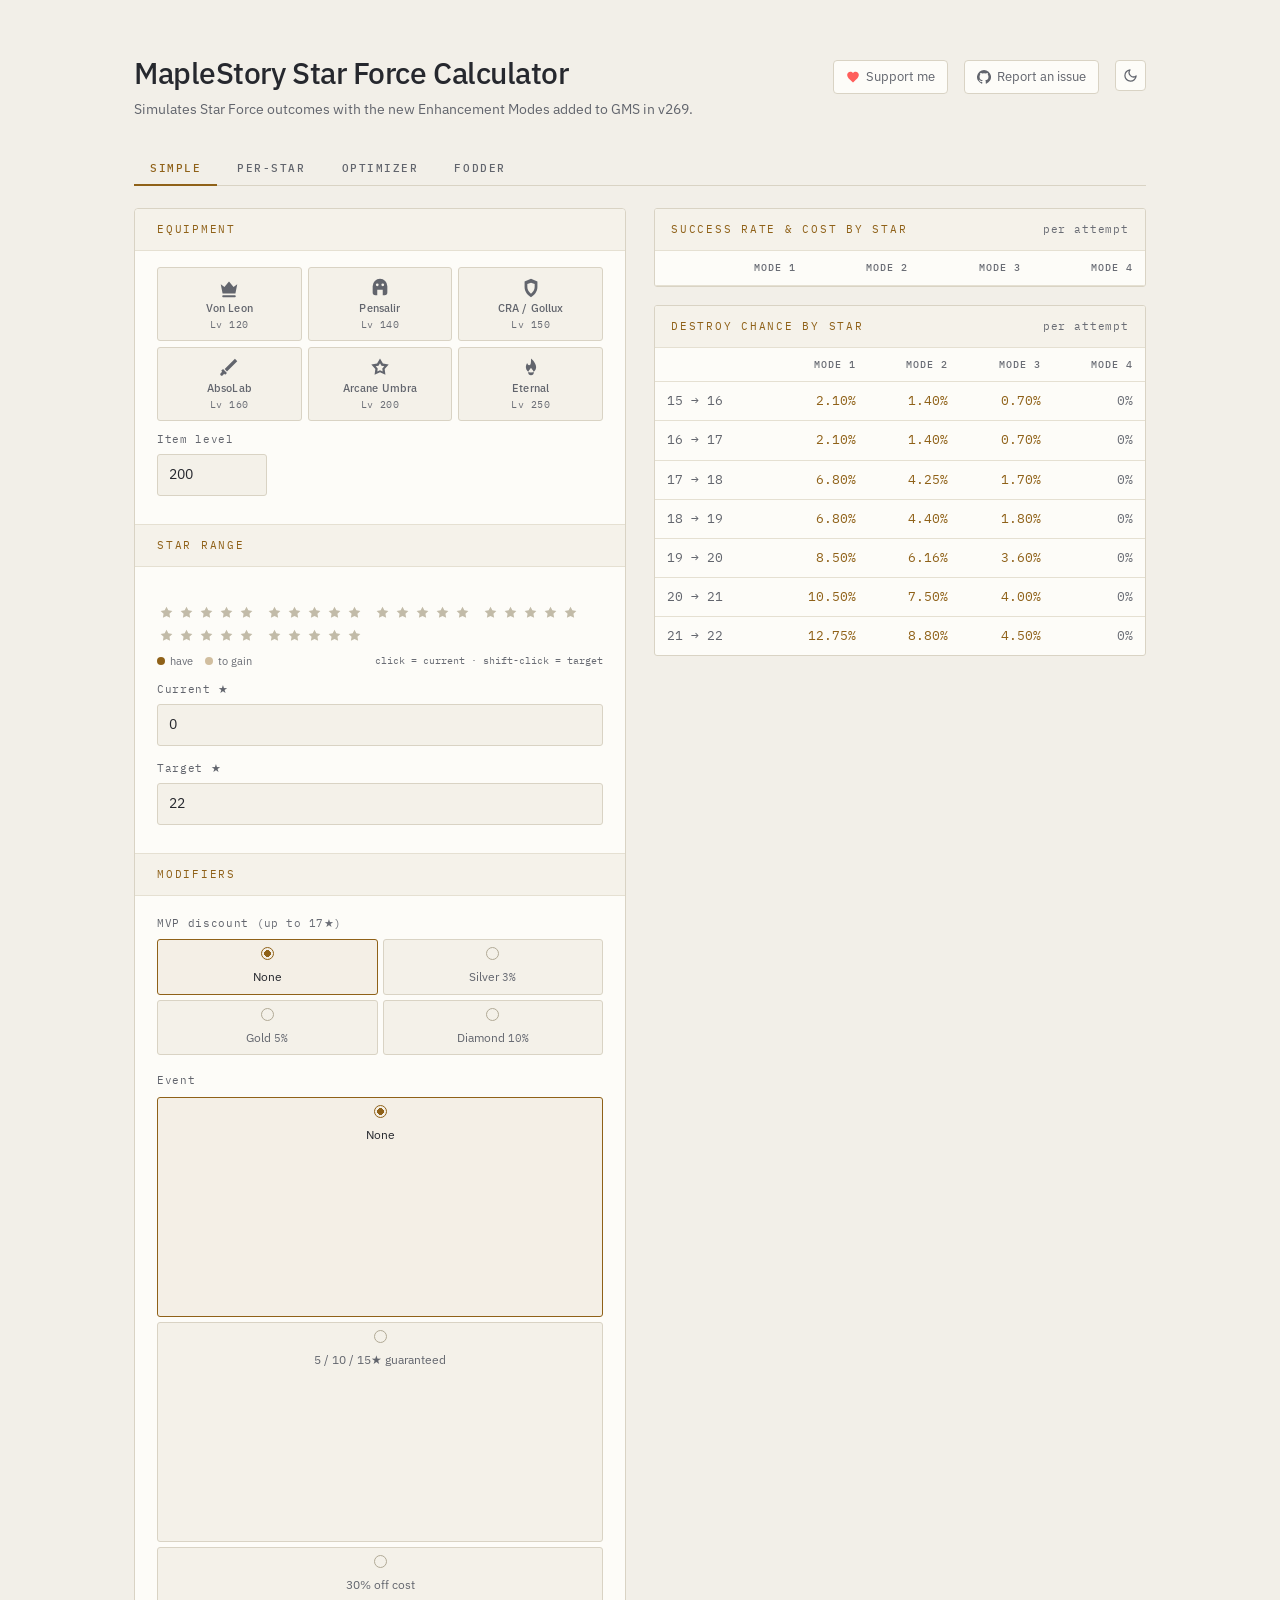
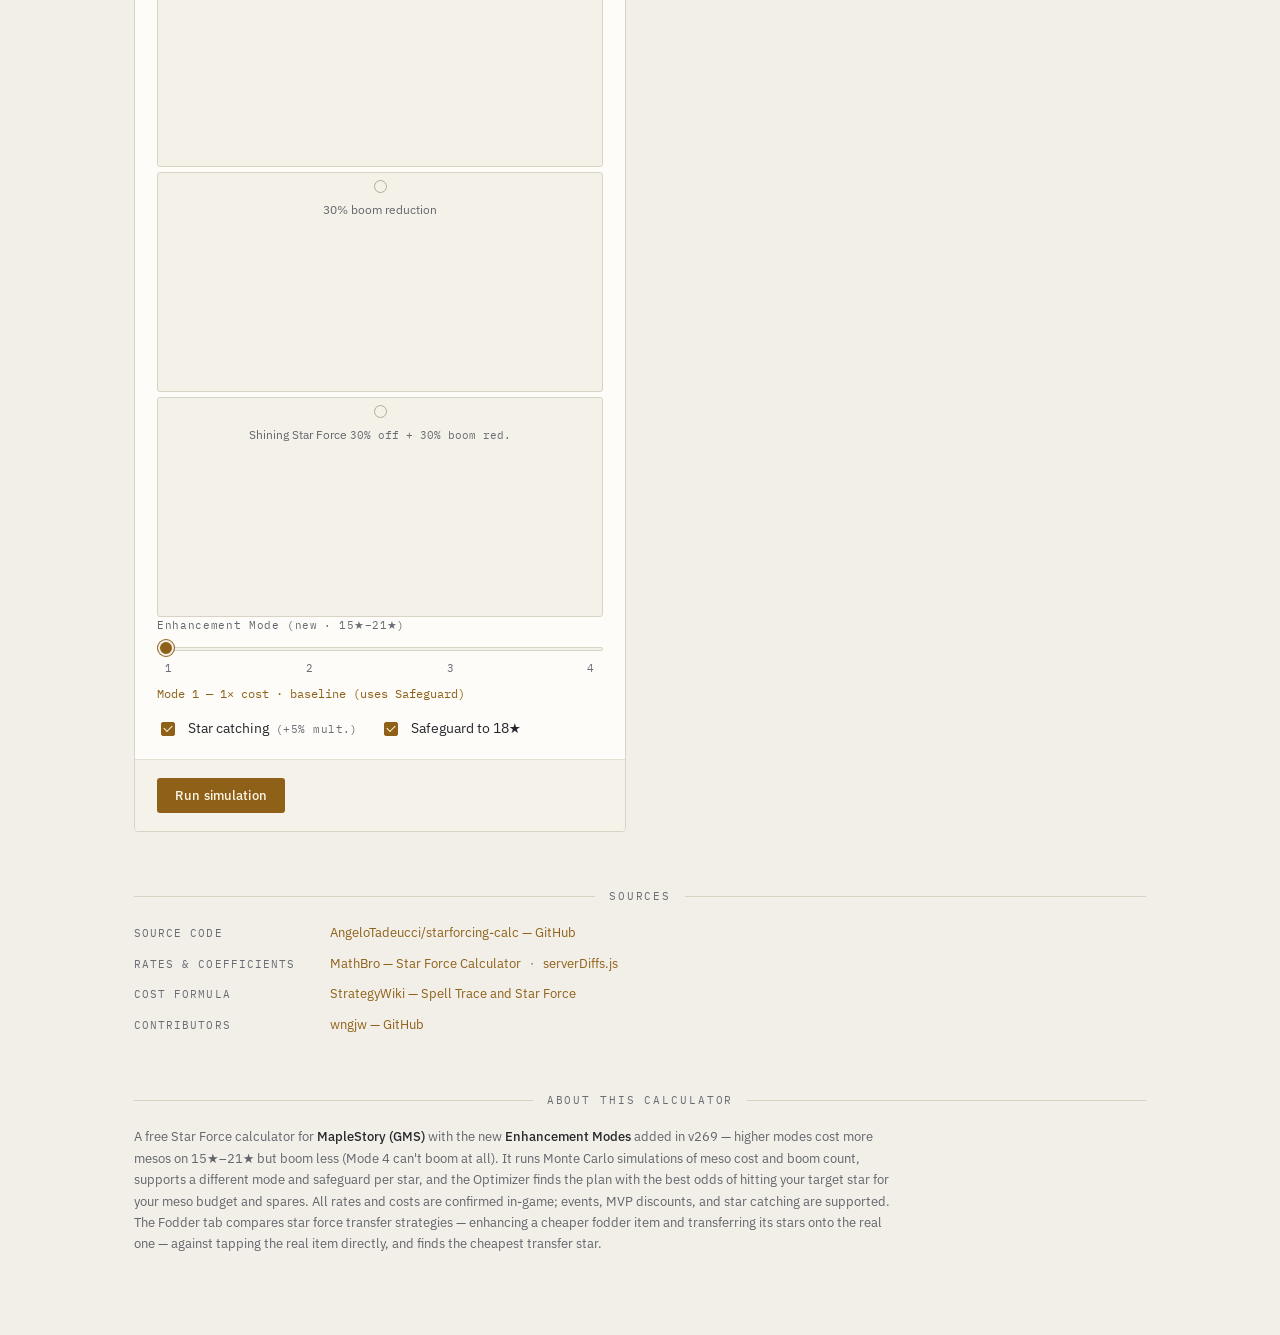
==== commit 5e020da4: "Store the odds curve transposed, and drop the Trials control Implements steps 1-3 of ODDS-PRECISION." ====
--- a/index.html
+++ b/index.html
@@ -154,38 +154,6 @@
 					</fieldset>
 
 					<fieldset>
-						<div class="legend">Trials</div>
-						<div class="slider-field trials-field">
-							<input
-								type="range"
-								id="trialsSlider"
-								class="slider"
-								min="0"
-								max="6"
-								step="1"
-								value="4"
-								aria-label="Trials"
-								list="trialTicks"
-							/>
-							<datalist id="trialTicks">
-								<option value="0"></option><option value="1"></option><option value="2"></option>
-								<option value="3"></option><option value="4"></option><option value="5"></option>
-								<option value="6"></option>
-							</datalist>
-							<div class="slider-ticks trials-ticks" aria-hidden="true">
-								<span>100</span><span>500</span><span>1k</span><span>5k</span><span>10k</span
-								><span>50k</span><span>100k</span>
-							</div>
-							<div class="trials-readout">
-								<span class="trials-count" id="trialsCount">10,000 runs</span>
-								<span class="trials-moe" id="trialsMoe"></span>
-							</div>
-							<p class="trials-note" id="trialsNote"></p>
-						</div>
-						<input type="hidden" id="trials" value="10000" />
-					</fieldset>
-
-					<fieldset>
 						<div class="legend">Star range</div>
 						<!-- Stars are drawn in the game's own 5-per-row grouping. Click sets the
 						     current star, shift-click (or click past it) sets the target; the
@@ -673,6 +641,7 @@
 		<script src="equipment.js"></script>
 		<script src="simulator.js"></script>
 		<script src="optimizer.js"></script>
+		<script src="cache.js"></script>
 		<script src="fodder.js"></script>
 		<script src="app.js"></script>
 	</body>
--- a/styles.css
+++ b/styles.css
@@ -1439,43 +1439,6 @@
   color: var(--muted-2);
 }
 
-/* ── Trials slider ─────────────────────────────────────── */
-.trials-field {
-  padding: 2px 0 0;
-}
-
-/* Seven milestones need tighter type than the 4-stop mode slider. */
-.trials-ticks {
-  font-size: 9.5px;
-  letter-spacing: 0.02em;
-}
-
-.trials-readout {
-  display: flex;
-  align-items: baseline;
-  justify-content: space-between;
-  margin-top: 6px;
-}
-
-.trials-count {
-  font-family: var(--mono);
-  font-size: 12px;
-  color: var(--accent);
-}
-
-.trials-moe {
-  font-family: var(--mono);
-  font-size: 11px;
-  color: var(--muted-2);
-}
-
-.trials-note {
-  margin: 5px 0 0;
-  font-size: 11px;
-  line-height: 1.45;
-  color: var(--muted);
-}
-
 /* ── Star range strip ──────────────────────────────────── */
 .star-picker {
   padding-bottom: 10px;
@@ -1526,9 +1489,12 @@
   color: var(--accent);
 }
 
+.star-cell.is-gain svg {
+  opacity: 0.4;
+}
+
 .star-cell.is-gain {
   color: var(--accent);
-  opacity: 0.4;
 }
 
 .star-cell.is-target {
@@ -1857,3 +1823,40 @@
   font-weight: 500;
   color: var(--text);
 }
+
+/* Hover/focus tooltip on each star: the number you need, only when you're
+   pointing at it — 30 permanent labels would drown the strip. */
+.star-cell {
+  position: relative;
+}
+
+.star-cell::after {
+  content: attr(data-star) "★";
+  position: absolute;
+  bottom: calc(100% + 6px);
+  left: 50%;
+  transform: translateX(-50%);
+  padding: 3px 6px;
+  background: var(--panel-head);
+  border: 1px solid var(--border-hover-strong);
+  border-radius: 3px;
+  font-family: var(--mono);
+  font-size: 10.5px;
+  line-height: 1;
+  color: var(--text);
+  white-space: nowrap;
+  opacity: 0;
+  pointer-events: none;
+  transition: opacity 0.1s;
+  z-index: 5;
+}
+
+.star-cell:hover::after,
+.star-cell:focus-visible::after {
+  opacity: 1;
+}
+
+/* The strip's own row needs headroom so the tooltip isn't clipped. */
+.star-strip {
+  padding-top: 20px;
+}
